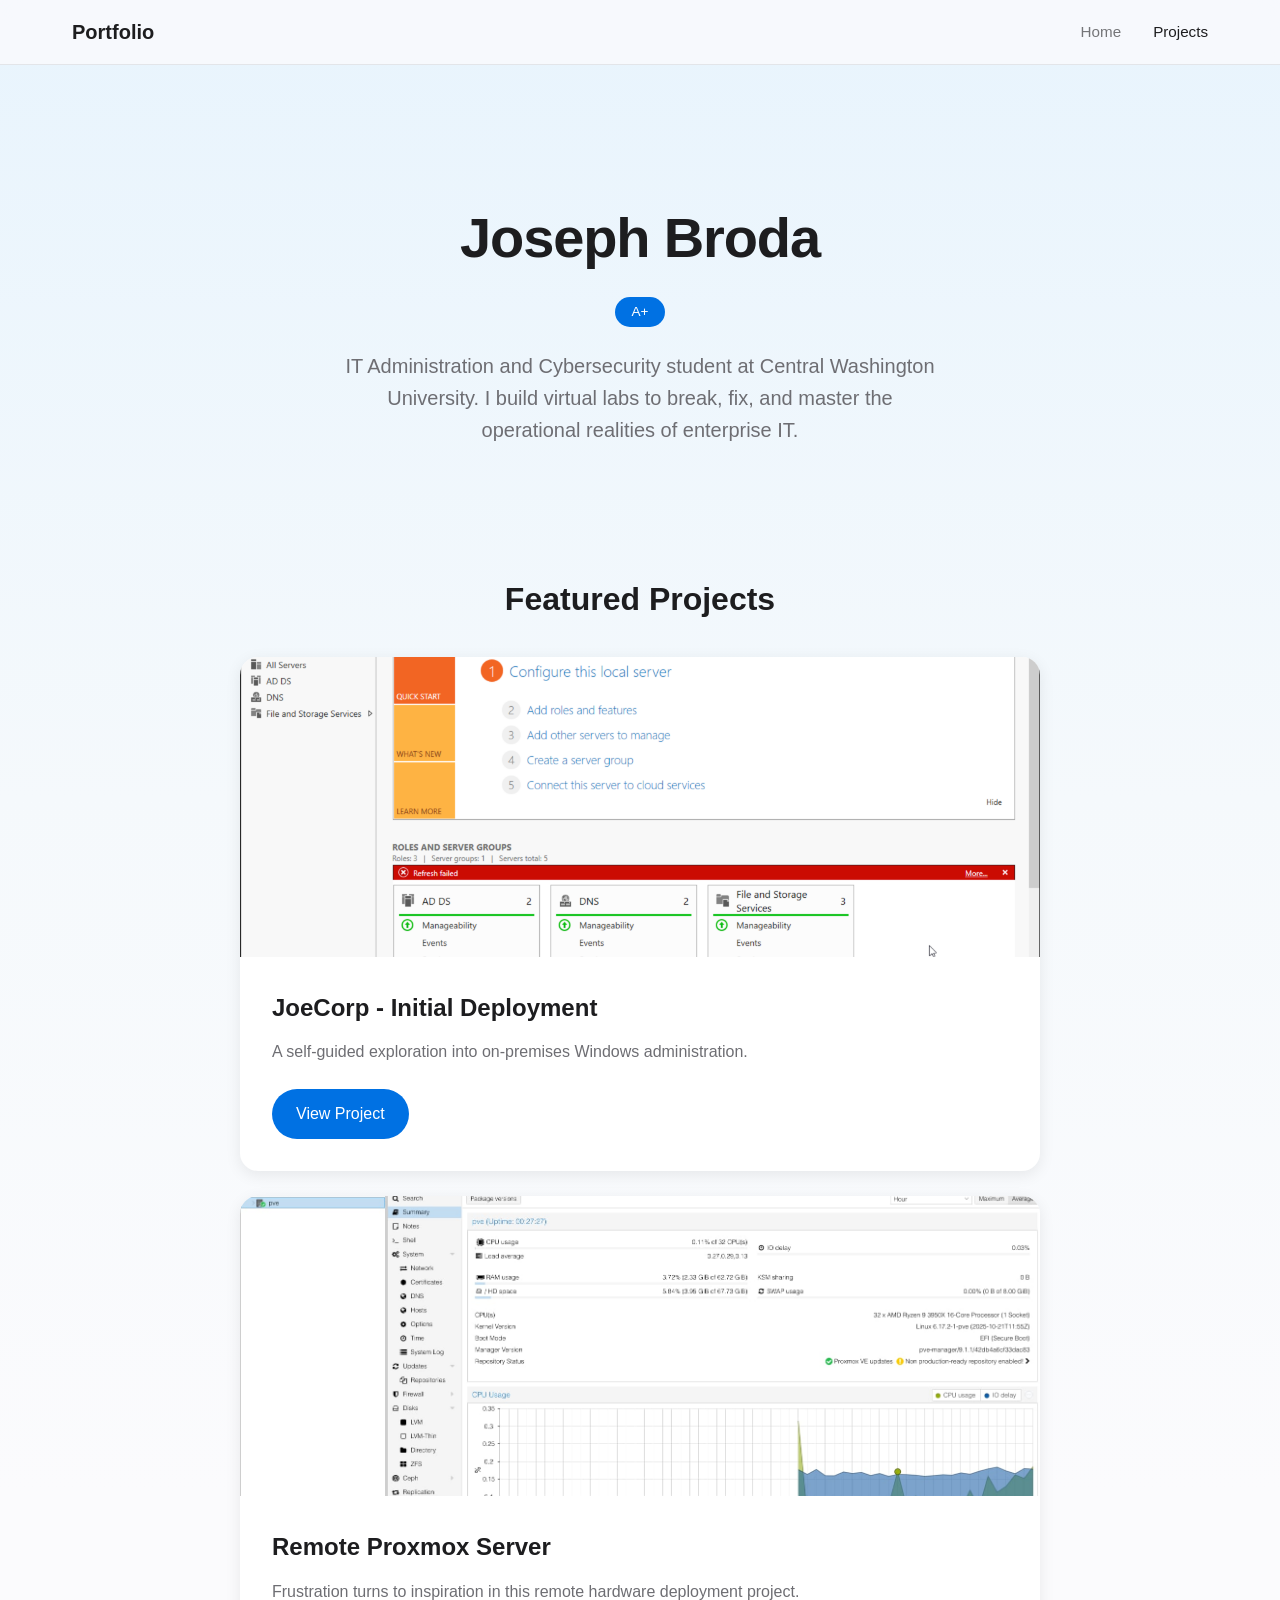
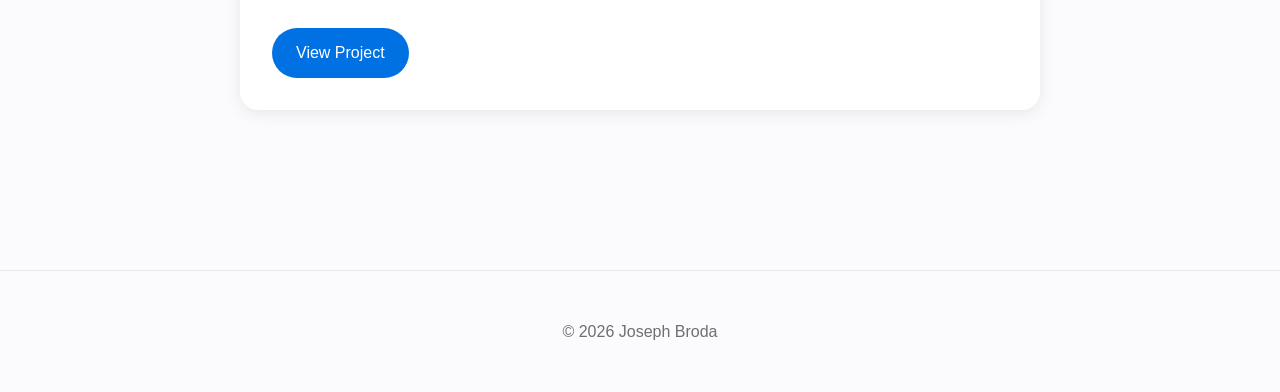
==== index.html @ 6a7b5f96 "Initial commit from prior repo" ====
<!DOCTYPE html>
<html lang="en">

<head>
    <meta charset="UTF-8">
    <meta name="viewport" content="width=device-width, initial-scale=1.0">
    <title>Joseph Broda - Portfolio</title>
    <link rel="stylesheet" href="styles.css">
    <style>
        /* Cert Pills */
        .cert-list {
            text-align: center;
        }

        .desired-cert {
            display: inline-block;
            padding: 0.25rem 0.75rem;
            border-radius: 20px;
            font-size: 0.85rem;
            margin-right: 0.5rem;
            margin-bottom: 0.5rem;
            background: transparent;
            color: #0071e3;
            border: 1px solid #0071e3;
        }

        .obtained-cert {
            background: #0071e3;
            color: #ffffff;
            padding: 0.45rem 1rem;
            border-radius: 20px;
            font-size: 0.85rem;
            font-weight: 500;
        }

        .cert-spacer {
            /* Set a specific horizontal margin for the space */
            margin-left: 0.4rem;
        }
    </style>
</head>

<body>
    <nav class="nav-bar">
        <div class="nav-container">
            <a href="index.html" class="nav-logo">Portfolio</a>
            <ul class="nav-links">
                <li><a href="index.html" class="active">Home</a></li>
                <li><a href="projects.html">Projects</a></li>
                <!-- <li><a href="resume.html">Resume</a></li> -->
            </ul>
        </div>
    </nav>

    <main>
        <section class="hero">
            <h1>Joseph Broda</h1>
            <div class="cert-list">
                <span class="obtained-cert">A+</span>
                <!-- <span class="cert-spacer"</span> -->
                <!-- <span class="desired-cert">Net+ (in progress)</span>
                <span class="desired-cert">Sec+ (in progress)</span> -->
            </div>
            <br>
            <p class="subtitle">IT Administration and Cybersecurity student at Central Washington University.
                I build virtual labs to break, fix, and master the operational realities of enterprise IT.</p>
        </section>

        <section class="latest-project">
            <h2>Featured Projects</h2>
            <div class="project-card featured">
                <img src="assets/projects/joecorp/ad1.png" alt="Description" class="project-image">
                <div class="project-content">
                    <h3>JoeCorp - Initial Deployment</h3>
                    <p>A self-guided exploration into on-premises Windows administration. </p>
                    <a href="projects/activedirectory/ad1.html" class="btn-primary">View Project</a>
                </div>
            </div>
            <br>
            <div class="project-card featured">
                <img src="assets/projects/proxmoxserver/proxmox.jpg" alt="Description" class="project-image">
                <div class="project-content">
                    <h3>Remote Proxmox Server</h3>
                    <p>Frustration turns to inspiration in this remote hardware deployment project.</p>
                    <a href="projects/proxmoxserver.html" class="btn-primary">View Project</a>
                </div>
            </div>
        </section>
    </main>

    <footer>
        <p>&copy; 2026 Joseph Broda</p>
    </footer>
</body>

</html>
---- styles.css ----
/* Reset and Base Styles */
* {
    margin: 0;
    padding: 0;
    box-sizing: border-box;
}

body {
    font-family: -apple-system, BlinkMacSystemFont, 'Segoe UI', Roboto, Oxygen, Ubuntu, Cantarell, sans-serif;
    line-height: 1.6;
    color: #1d1d1f;
    background: linear-gradient(to bottom,
            #e8f4fd 0%,
            #f5f9fc 40%,
            #fbfbfd 75%,
            #fbfbfd 100%);
    /*background-attachment: fixed; */
    min-height: 100vh;
}

/* Navigation */
.nav-bar {
    position: sticky;
    top: 0;
    background: rgba(251, 251, 253, 0.8);
    backdrop-filter: blur(20px);
    -webkit-backdrop-filter: blur(20px);
    border-bottom: 1px solid rgba(0, 0, 0, 0.08);
    z-index: 1000;
}

.nav-container {
    max-width: 1200px;
    margin: 0 auto;
    padding: 1rem 2rem;
    display: flex;
    justify-content: space-between;
    align-items: center;
}

.nav-logo {
    font-size: 1.25rem;
    font-weight: 600;
    color: #1d1d1f;
    text-decoration: none;
}

.nav-links {
    display: flex;
    gap: 2rem;
    list-style: none;
}

.nav-links a {
    color: #1d1d1f;
    text-decoration: none;
    font-size: 0.95rem;
    transition: opacity 0.3s ease;
}

.nav-links a:hover,
.nav-links a.active {
    opacity: 0.6;
}

/* Main Content */
main {
    max-width: 1200px;
    margin: 0 auto;
    padding: 2rem;
}

/* Hero Section */
.hero {
    text-align: center;
    padding: 6rem 2rem 4rem;
}

.hero h1 {
    font-size: 3.5rem;
    font-weight: 600;
    margin-bottom: 1rem;
    letter-spacing: -0.02em;
}

.subtitle {
    font-size: 1.25rem;
    color: #6e6e73;
    max-width: 600px;
    margin: 0 auto;
}

/* Latest Project Section */
.latest-project {
    margin: 4rem 0;
}

.latest-project h2 {
    font-size: 2rem;
    font-weight: 600;
    margin-bottom: 2rem;
    text-align: center;
}

/* Projects Header */
.projects-header {
    text-align: center;
    padding: 3rem 2rem 2rem;
}

.projects-header h1 {
    font-size: 3rem;
    font-weight: 600;
    margin-bottom: 1rem;
}

.projects-header p {
    font-size: 1.1rem;
    color: #6e6e73;
}

/* Project Cards */
.project-image {
    width: 100%;
    height: 300px;
    object-fit: cover;
    display: block;
}

.project-card {
    background: #ffffff;
    border-radius: 18px;
    overflow: hidden;
    box-shadow: 0 4px 16px rgba(0, 0, 0, 0.08);
    transition: transform 0.3s ease, box-shadow 0.3s ease;
}

.project-card:hover {
    transform: translateY(-4px);
    box-shadow: 0 8px 24px rgba(0, 0, 0, 0.12);
}

.project-card.featured {
    max-width: 800px;
    margin: 0 auto;
}

.project-image-placeholder {
    width: 100%;
    height: 300px;
    background: linear-gradient(135deg, #e0e0e0 0%, #f5f5f5 100%);
    border-bottom: 1px solid rgba(0, 0, 0, 0.05);
}

.project-content {
    padding: 2rem;
}

.project-content h3 {
    font-size: 1.5rem;
    font-weight: 600;
    margin-bottom: 0.75rem;
}

.project-content p {
    color: #6e6e73;
    margin-bottom: 1.5rem;
    line-height: 1.6;
}

/* Projects Grid */
.projects-grid {
    display: grid;
    grid-template-columns: repeat(auto-fit, minmax(300px, 1fr));
    gap: 2rem;
    margin-top: 3rem;
}

/* Buttons */
.btn-primary,
.btn-secondary {
    display: inline-block;
    padding: 0.75rem 1.5rem;
    border-radius: 980px;
    text-decoration: none;
    font-weight: 500;
    transition: all 0.3s ease;
}

.btn-primary {
    background: #0071e3;
    color: #ffffff;
}

.btn-primary:hover {
    background: #0077ed;
}

.btn-secondary {
    background: #f5f5f7;
    color: #1d1d1f;
}

.btn-secondary:hover {
    background: #e8e8ed;
}

/* Footer */
footer {
    text-align: center;
    padding: 3rem 2rem;
    color: #6e6e73;
    border-top: 1px solid rgba(0, 0, 0, 0.08);
    margin-top: 4rem;
}

/* Responsive Design */
@media (max-width: 768px) {
    .hero h1 {
        font-size: 2.5rem;
    }

    .nav-links {
        gap: 1rem;
    }

    .projects-header h1 {
        font-size: 2rem;
    }

    .project-image-placeholder {
        height: 200px;
    }

    .projects-grid {
        grid-template-columns: 1fr;
    }
}

@media (max-width: 480px) {
    .nav-container {
        padding: 1rem;
    }

    .hero {
        padding: 3rem 1rem 2rem;
    }

    .hero h1 {
        font-size: 2rem;
    }

    .subtitle {
        font-size: 1rem;
    }
}

.project-details {
    max-width: 1500px;
    margin: 0 auto;
    padding: 2rem;
}

.section-card {
    background: #ffffff;
    border-radius: 12px;
    padding: 2rem;
    margin-bottom: 2rem;
    box-shadow: 0 2px 8px rgba(0, 0, 0, 0.06);
}

.section-card h2 {
    font-size: 1.5rem;
    margin-bottom: 1rem;
    color: #1d1d1f;
    border-bottom: 2px solid #f5f5f7;
    padding-bottom: 0.5rem;
}

.section-card h3 {
    font-size: 1.2rem;
    margin-top: 1.5rem;
    margin-bottom: 0.75rem;
    color: #0071e3;
}

.section-card ul {
    list-style: none;
    padding-left: 0;
}

.section-card li {
    padding: 0.5rem 0;
    padding-left: 1.5rem;
    position: relative;
}

.section-card li:before {
    content: "→";
    position: absolute;
    left: 0;
    color: #0071e3;
    font-weight: bold;
}

.highlight-box {
    background: #f5f5f7;
    border-left: 4px solid #0071e3;
    padding: 1rem 1.5rem;
    margin: 1rem 0;
    border-radius: 4px;
}

.tech-tag {
    display: inline-block;
    background: #e8f4fd;
    color: #0071e3;
    padding: 0.25rem 0.75rem;
    border-radius: 12px;
    font-size: 0.85rem;
    margin-right: 0.5rem;
    margin-bottom: 0.5rem;
}

.next-button-container {
    text-align: center;
    margin: 3rem 0 2rem;
}

.btn-next {
    display: inline-flex;
    align-items: center;
    gap: 0.5rem;
    background: #0071e3;
    color: #ffffff;
    padding: 1rem 2rem;
    border-radius: 980px;
    text-decoration: none;
    font-weight: 500;
    font-size: 1rem;
    transition: all 0.3s ease;
    box-shadow: 0 4px 12px rgba(0, 113, 227, 0.2);
}

.btn-next:hover {
    background: #0077ed;
    transform: translateY(-2px);
    box-shadow: 0 6px 16px rgba(0, 113, 227, 0.3);
}

.btn-next:after {
    content: "→";
    font-size: 1.2rem;
}
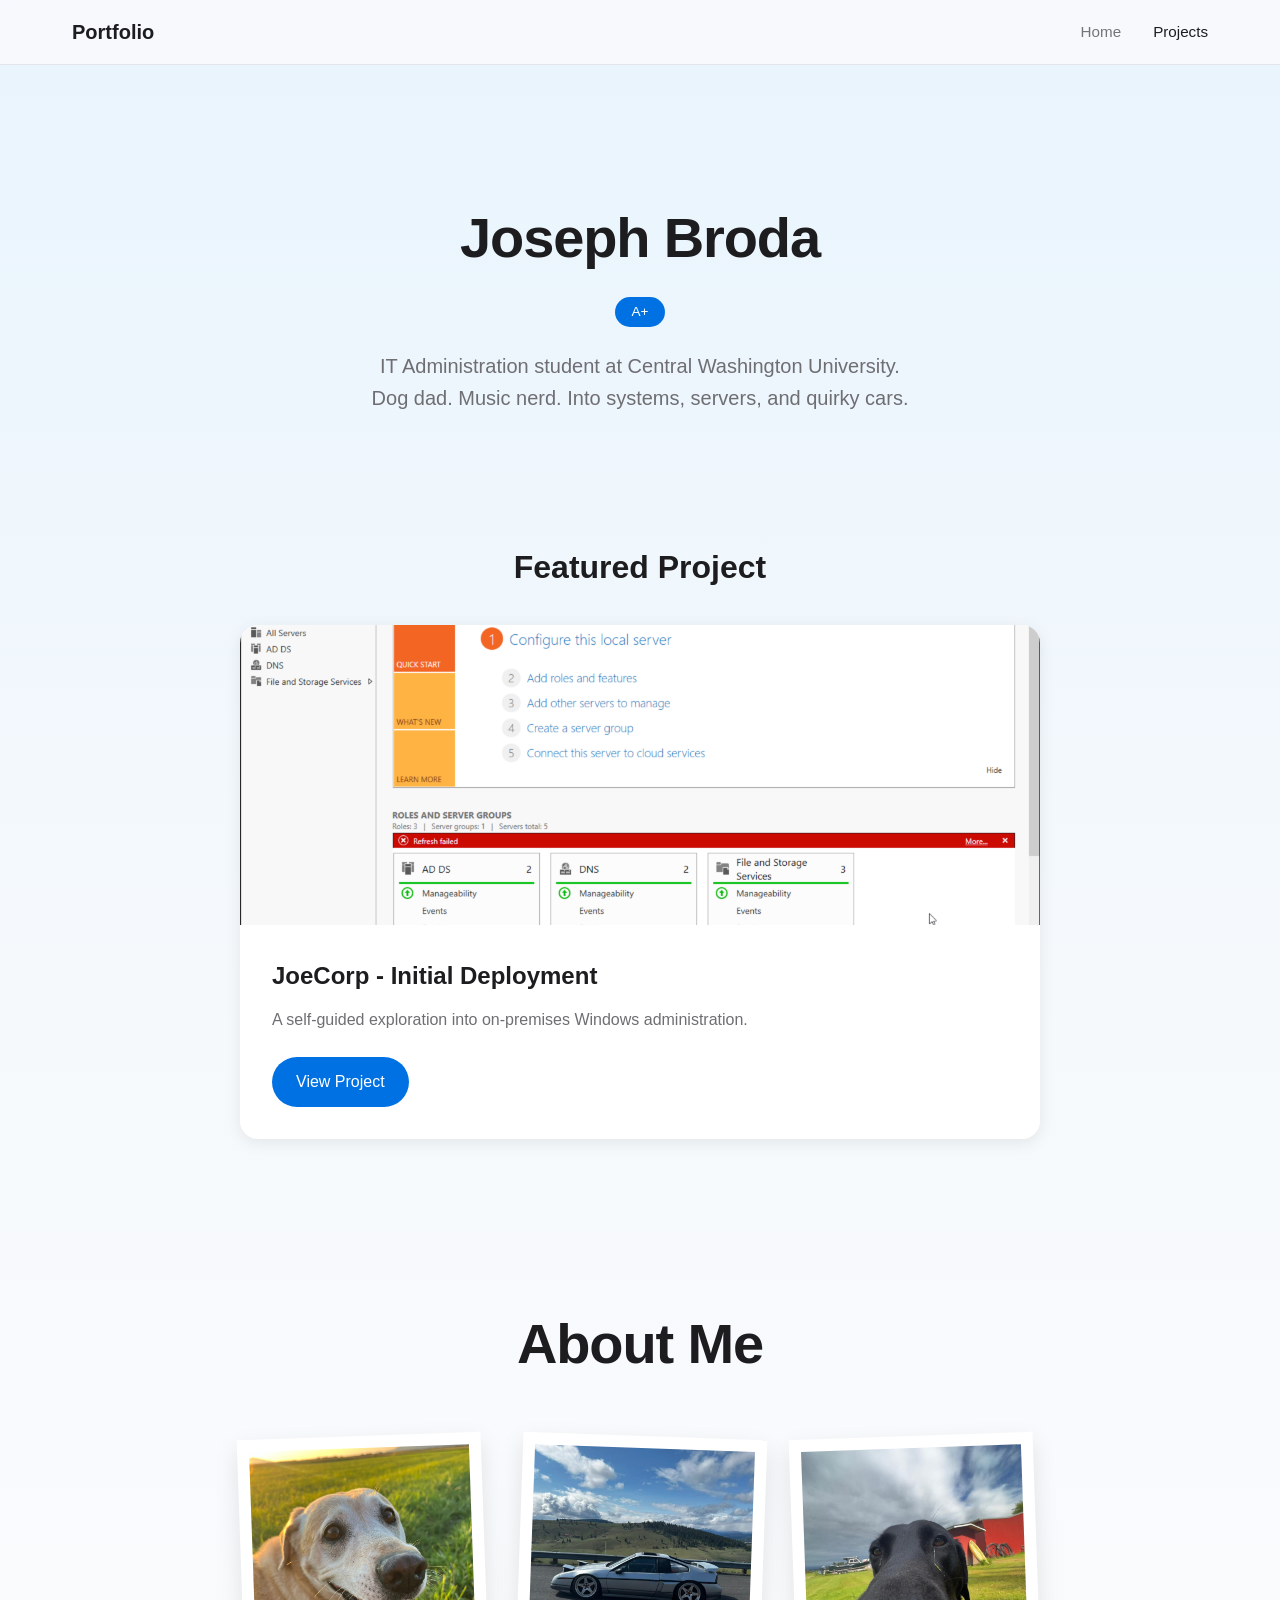
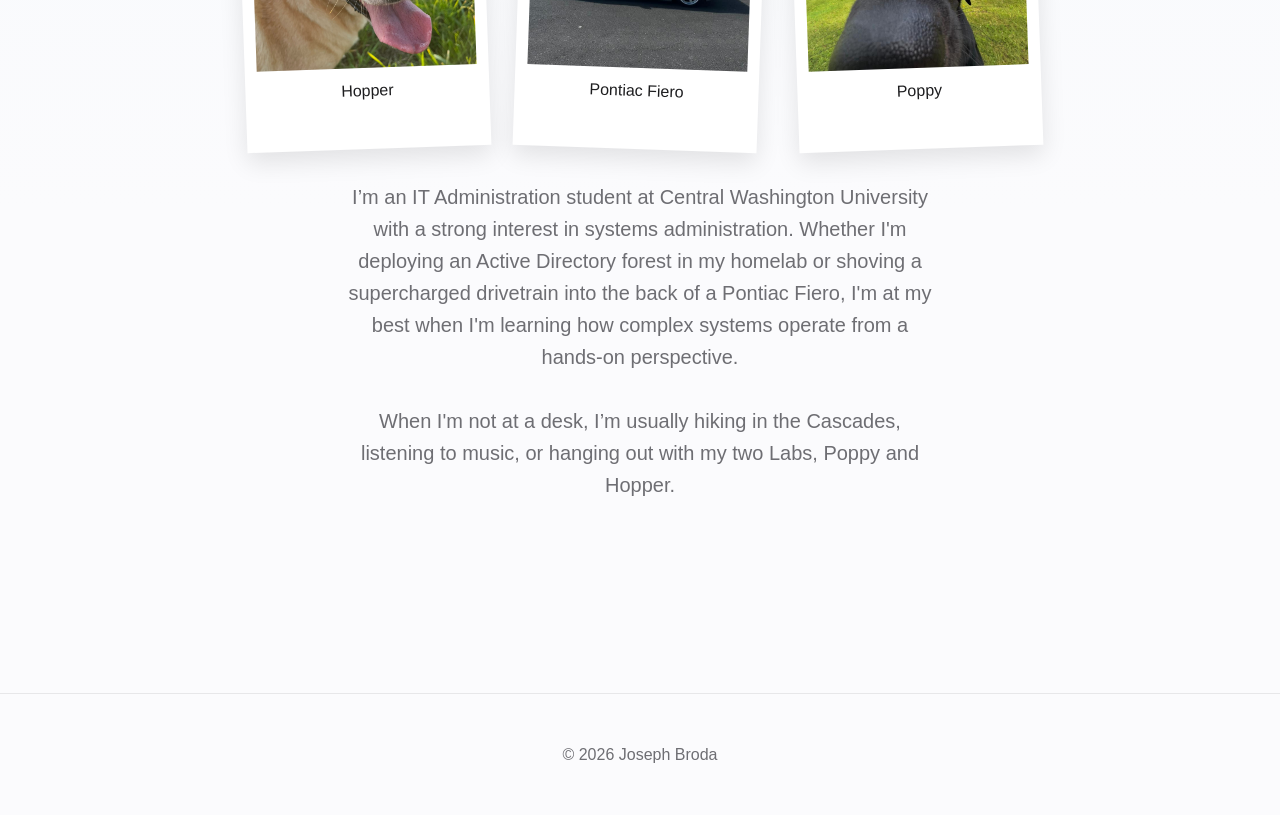
==== commit ac7d4c98: "Added "about me" section and images" ====
--- a/index.html
+++ b/index.html
@@ -62,12 +62,12 @@
                 <span class="desired-cert">Sec+ (in progress)</span> -->
             </div>
             <br>
-            <p class="subtitle">IT Administration and Cybersecurity student at Central Washington University.
-                I build virtual labs to break, fix, and master the operational realities of enterprise IT.</p>
+            <p class="subtitle">IT Administration student at Central Washington University.</p>
+            <p class="subtitle">Dog dad. Music nerd. Into systems, servers, and quirky cars.</p>
         </section>
 
         <section class="latest-project">
-            <h2>Featured Projects</h2>
+            <h2>Featured Project</h2>
             <div class="project-card featured">
                 <img src="assets/projects/joecorp/ad1.png" alt="Description" class="project-image">
                 <div class="project-content">
@@ -76,15 +76,66 @@
                     <a href="projects/activedirectory/ad1.html" class="btn-primary">View Project</a>
                 </div>
             </div>
-            <br>
-            <div class="project-card featured">
-                <img src="assets/projects/proxmoxserver/proxmox.jpg" alt="Description" class="project-image">
-                <div class="project-content">
-                    <h3>Remote Proxmox Server</h3>
-                    <p>Frustration turns to inspiration in this remote hardware deployment project.</p>
-                    <a href="projects/proxmoxserver.html" class="btn-primary">View Project</a>
+        </section>
+        <section class="hero">
+            <h1>About Me</h1>
+            <style>
+                .polaroid-gallery {
+                    display: flex;
+                    justify-content: center;
+                    gap: 2rem;
+                    padding: 2rem 1rem;
+                    flex-wrap: wrap;
+                }
+
+                .polaroid {
+                    background: #ffffff;
+                    padding: 12px 12px 45px 12px;
+                    box-shadow: 0 10px 25px rgba(0, 0, 0, 0.1);
+                    transition: transform 0.3s ease;
+                }
+
+                .polaroid:nth-child(odd) {
+                    transform: rotate(-2deg);
+                }
+
+                .polaroid:nth-child(even) {
+                    transform: rotate(2deg);
+                }
+
+                .polaroid img {
+                    width: 220px;
+                    height: 220px;
+                    object-fit: cover;
+                    display: block;
+                }
+            </style>
+
+            <div class="polaroid-gallery">
+                <div class="polaroid">
+                    <img src="assets/about/hopper.jpg" alt="Hopper">
+                    <p style="text-align: center; margin-top: 10px; font-family: inherit;">Hopper</p>
                 </div>
-            </div>
+                <div class="polaroid">
+                    <img src="assets/about/fiero.jpg" alt="Pontiac Fiero">
+                    <p style="text-align: center; margin-top: 10px; font-family: inherit;">Pontiac Fiero</p>
+                </div>
+                <div class="polaroid">
+                    <img src="assets/about/poppy.jpg" alt="Poppy">
+                    <p style="text-align: center; margin-top: 10px; font-family: inherit;">Poppy</p>
+                </div>
+
+
+                <p class="subtitle">I’m an IT Administration student at Central Washington University with a strong
+                    interest in systems administration. Whether I'm
+                    deploying an Active Directory forest in my homelab or shoving a supercharged drivetrain into the
+                    back of
+                    a Pontiac Fiero, I'm at my best when I'm learning how complex systems operate from a hands-on
+                    perspective.
+                </p>
+                <p class="subtitle">When I'm not at a desk, I’m usually hiking in the Cascades, listening to music, or
+                    hanging out with my two Labs, Poppy and Hopper.
+                </p>
         </section>
     </main>
 
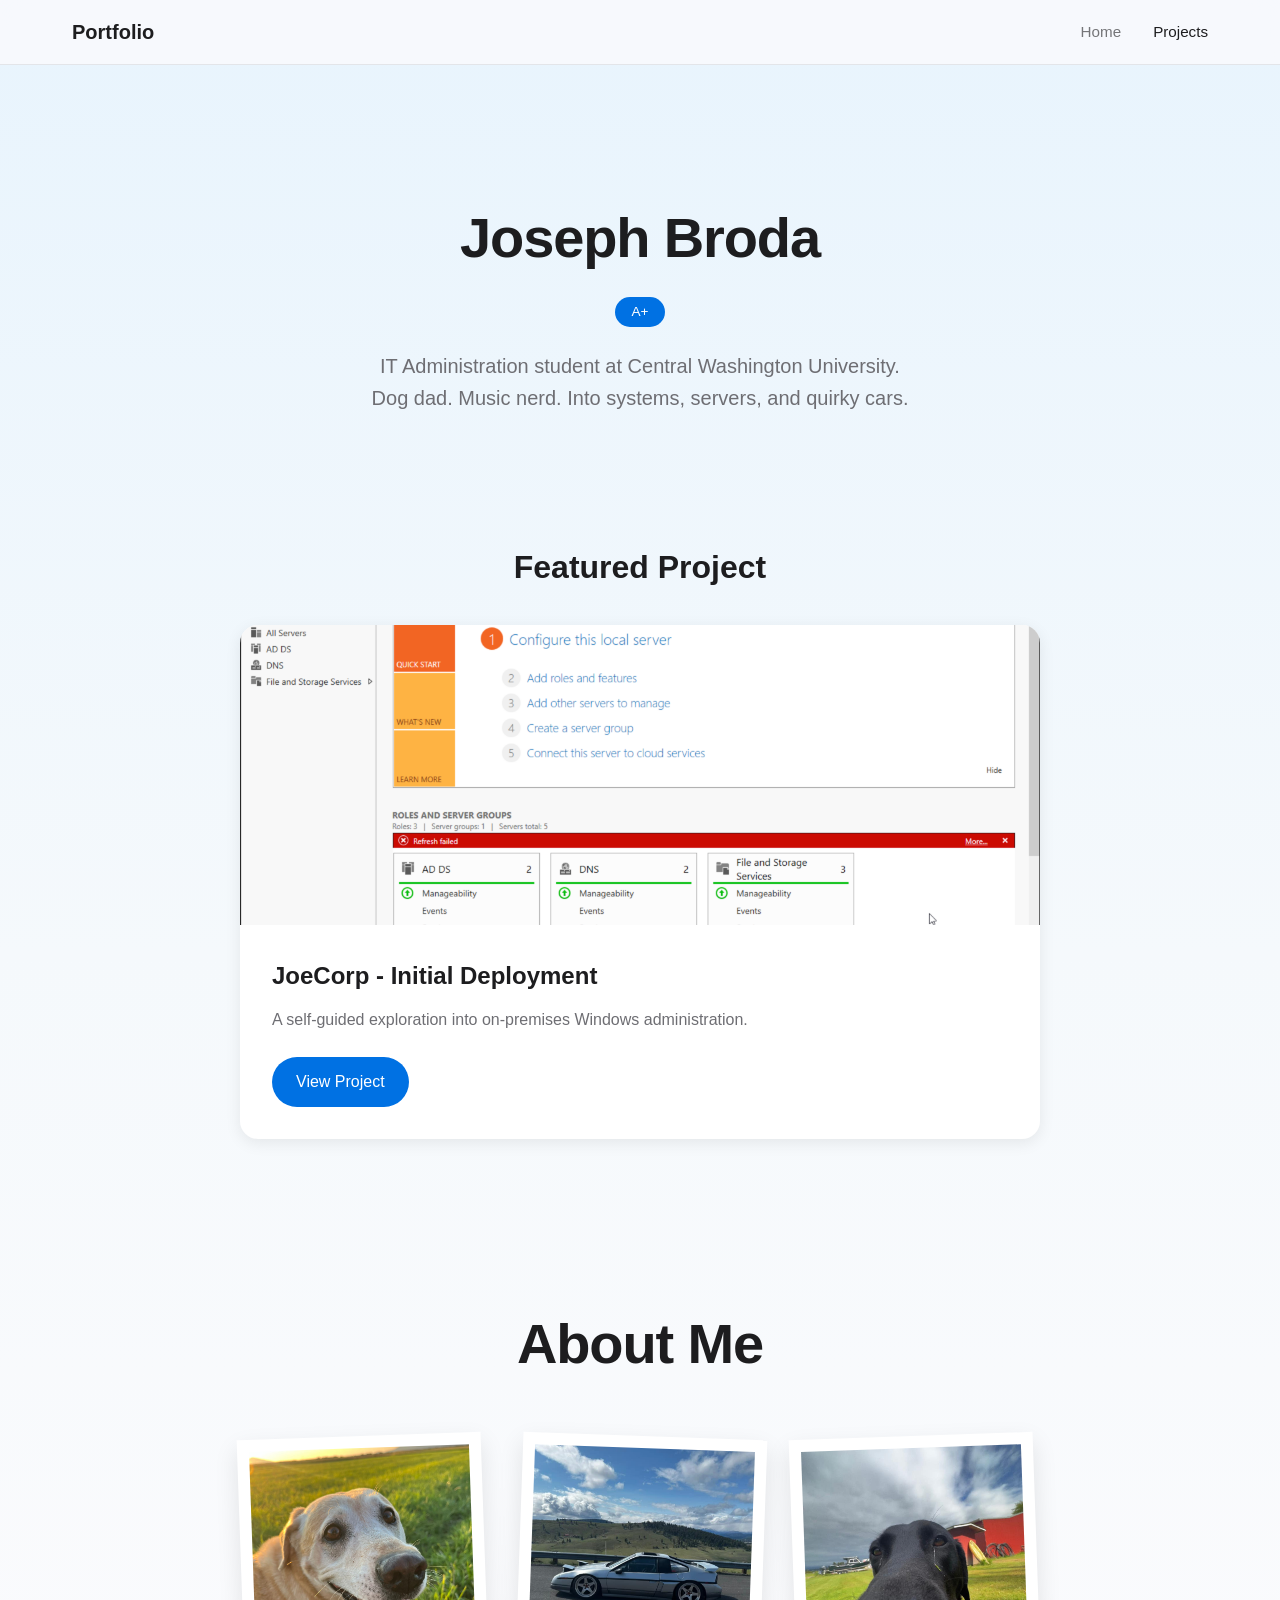
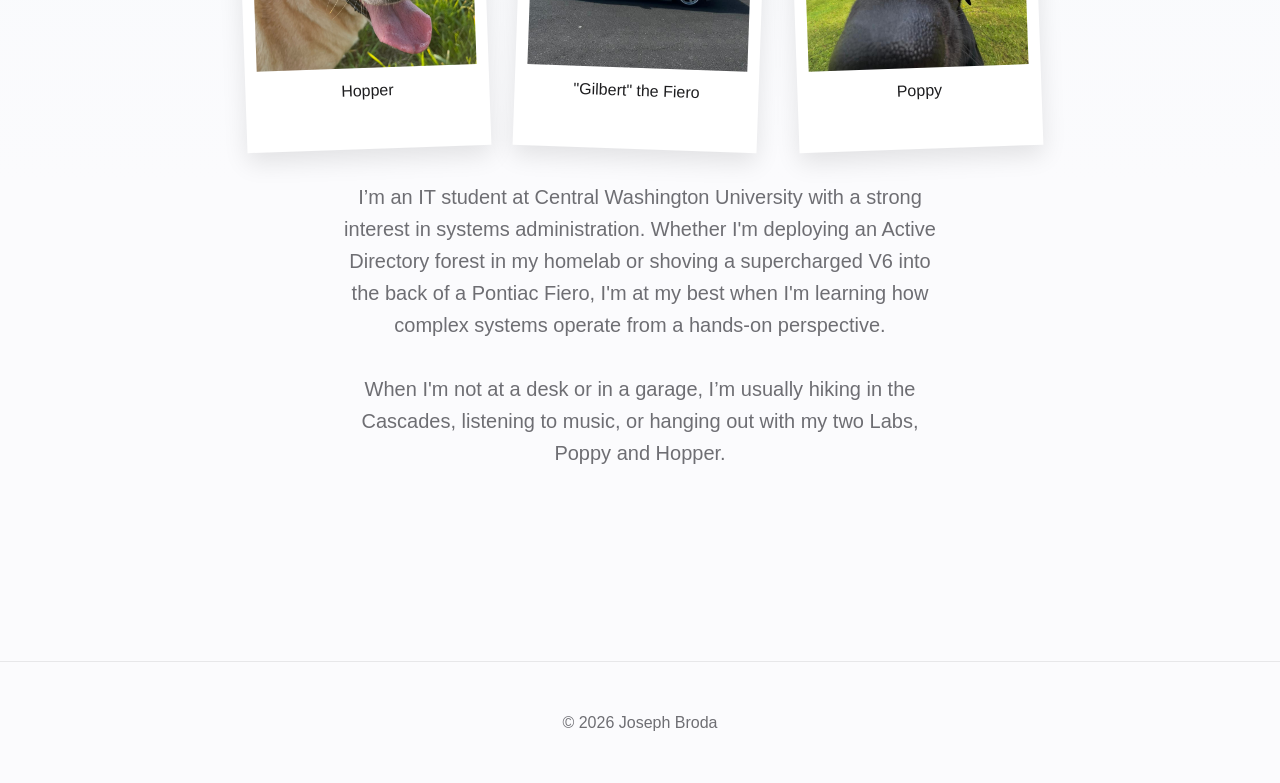
==== commit 3f54303e: "modified "about me" section" ====
--- a/index.html
+++ b/index.html
@@ -51,7 +51,6 @@
             </ul>
         </div>
     </nav>
-
     <main>
         <section class="hero">
             <h1>Joseph Broda</h1>
@@ -110,7 +109,6 @@
                     display: block;
                 }
             </style>
-
             <div class="polaroid-gallery">
                 <div class="polaroid">
                     <img src="assets/about/hopper.jpg" alt="Hopper">
@@ -118,7 +116,7 @@
                 </div>
                 <div class="polaroid">
                     <img src="assets/about/fiero.jpg" alt="Pontiac Fiero">
-                    <p style="text-align: center; margin-top: 10px; font-family: inherit;">Pontiac Fiero</p>
+                    <p style="text-align: center; margin-top: 10px; font-family: inherit;">"Gilbert" the Fiero</p>
                 </div>
                 <div class="polaroid">
                     <img src="assets/about/poppy.jpg" alt="Poppy">
@@ -126,19 +124,20 @@
                 </div>
 
 
-                <p class="subtitle">I’m an IT Administration student at Central Washington University with a strong
+                <p class="subtitle">I’m an IT student at Central Washington University with a strong
                     interest in systems administration. Whether I'm
-                    deploying an Active Directory forest in my homelab or shoving a supercharged drivetrain into the
+                    deploying an Active Directory forest in my homelab or shoving a supercharged V6 into the
                     back of
                     a Pontiac Fiero, I'm at my best when I'm learning how complex systems operate from a hands-on
                     perspective.
                 </p>
-                <p class="subtitle">When I'm not at a desk, I’m usually hiking in the Cascades, listening to music, or
+                <p class="subtitle">When I'm not at a desk or in a garage, I’m usually hiking in the Cascades, listening
+                    to music, or
                     hanging out with my two Labs, Poppy and Hopper.
                 </p>
+            </div>
         </section>
     </main>
-
     <footer>
         <p>&copy; 2026 Joseph Broda</p>
     </footer>
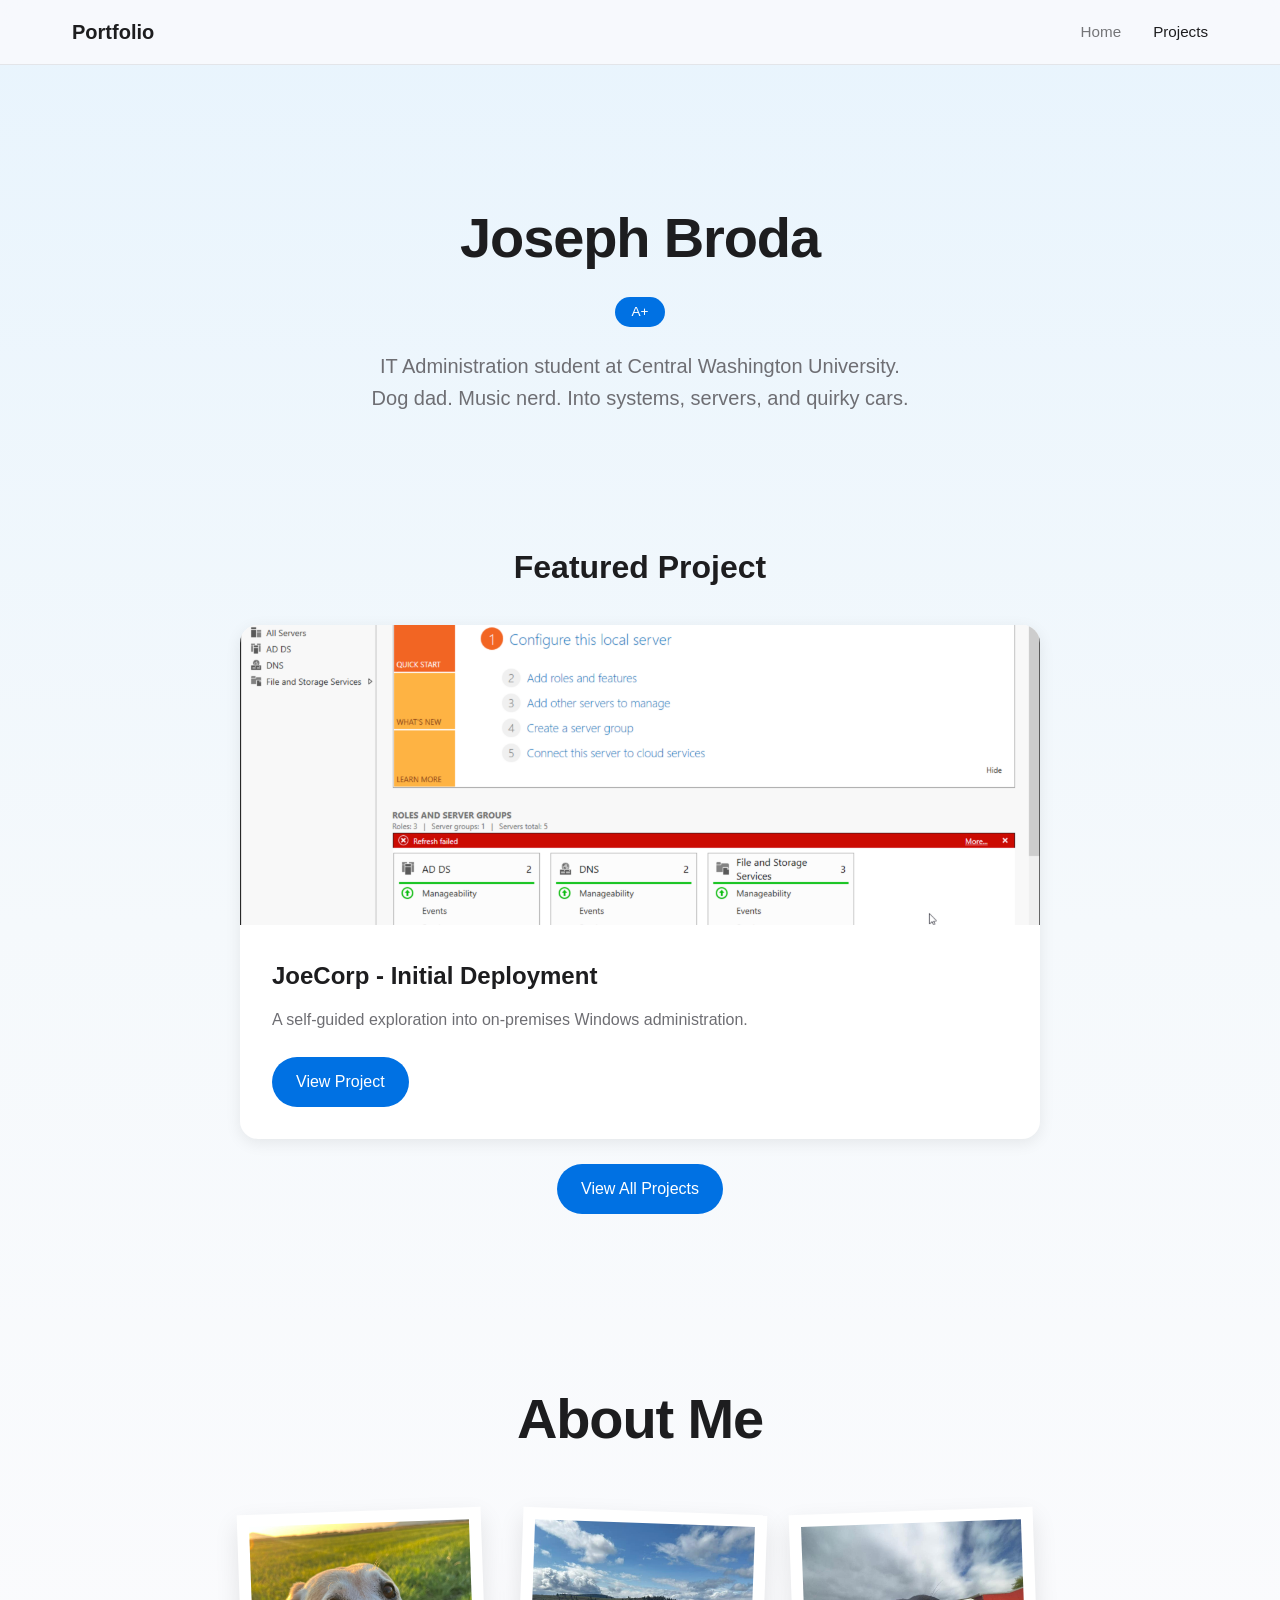
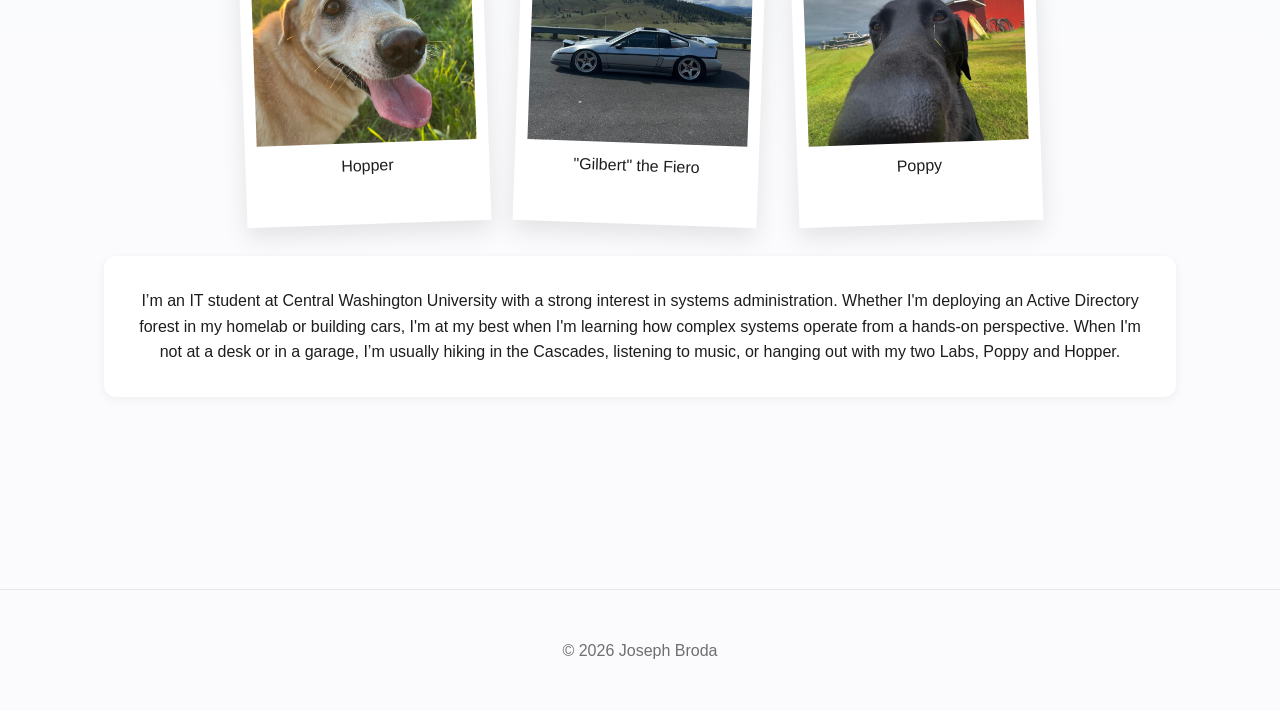
==== commit 8467cfad: "Added new project, new assets, and refactored custom CSS to styles.css" ====
--- a/index.html
+++ b/index.html
@@ -75,40 +75,14 @@
                     <a href="projects/activedirectory/ad1.html" class="btn-primary">View Project</a>
                 </div>
             </div>
+            <br>
+            <div style="text-align: center;">
+                <a href="projects.html" class="btn-primary">View All Projects</a>
+            </div>
         </section>
         <section class="hero">
             <h1>About Me</h1>
-            <style>
-                .polaroid-gallery {
-                    display: flex;
-                    justify-content: center;
-                    gap: 2rem;
-                    padding: 2rem 1rem;
-                    flex-wrap: wrap;
-                }
 
-                .polaroid {
-                    background: #ffffff;
-                    padding: 12px 12px 45px 12px;
-                    box-shadow: 0 10px 25px rgba(0, 0, 0, 0.1);
-                    transition: transform 0.3s ease;
-                }
-
-                .polaroid:nth-child(odd) {
-                    transform: rotate(-2deg);
-                }
-
-                .polaroid:nth-child(even) {
-                    transform: rotate(2deg);
-                }
-
-                .polaroid img {
-                    width: 220px;
-                    height: 220px;
-                    object-fit: cover;
-                    display: block;
-                }
-            </style>
             <div class="polaroid-gallery">
                 <div class="polaroid">
                     <img src="assets/about/hopper.jpg" alt="Hopper">
@@ -122,20 +96,14 @@
                     <img src="assets/about/poppy.jpg" alt="Poppy">
                     <p style="text-align: center; margin-top: 10px; font-family: inherit;">Poppy</p>
                 </div>
-
-
-                <p class="subtitle">I’m an IT student at Central Washington University with a strong
-                    interest in systems administration. Whether I'm
-                    deploying an Active Directory forest in my homelab or shoving a supercharged V6 into the
-                    back of
-                    a Pontiac Fiero, I'm at my best when I'm learning how complex systems operate from a hands-on
-                    perspective.
-                </p>
-                <p class="subtitle">When I'm not at a desk or in a garage, I’m usually hiking in the Cascades, listening
-                    to music, or
-                    hanging out with my two Labs, Poppy and Hopper.
-                </p>
             </div>
+            <p class="section-card">I’m an IT student at Central Washington University with a strong
+                interest in systems administration. Whether I'm
+                deploying an Active Directory forest in my homelab or building cars, I'm at my best when I'm learning
+                how complex systems operate from a hands-on perspective.
+                When I'm not at a desk or in a garage, I’m usually hiking in the Cascades,
+                listening to music, or hanging out with my two Labs, Poppy and Hopper.
+            </p>
         </section>
     </main>
     <footer>
--- a/styles.css
+++ b/styles.css
@@ -351,4 +351,35 @@
 .btn-next:after {
     content: "→";
     font-size: 1.2rem;
+}
+
+/* Polaroid Gallery */
+.polaroid-gallery {
+    display: flex;
+    justify-content: center;
+    gap: 2rem;
+    padding: 2rem 1rem;
+    flex-wrap: wrap;
+}
+
+.polaroid {
+    background: #ffffff;
+    padding: 12px 12px 45px 12px;
+    box-shadow: 0 10px 25px rgba(0, 0, 0, 0.1);
+    transition: transform 0.3s ease;
+}
+
+.polaroid:nth-child(odd) {
+    transform: rotate(-2deg);
+}
+
+.polaroid:nth-child(even) {
+    transform: rotate(2deg);
+}
+
+.polaroid img {
+    width: 220px;
+    height: 220px;
+    object-fit: cover;
+    display: block;
 }
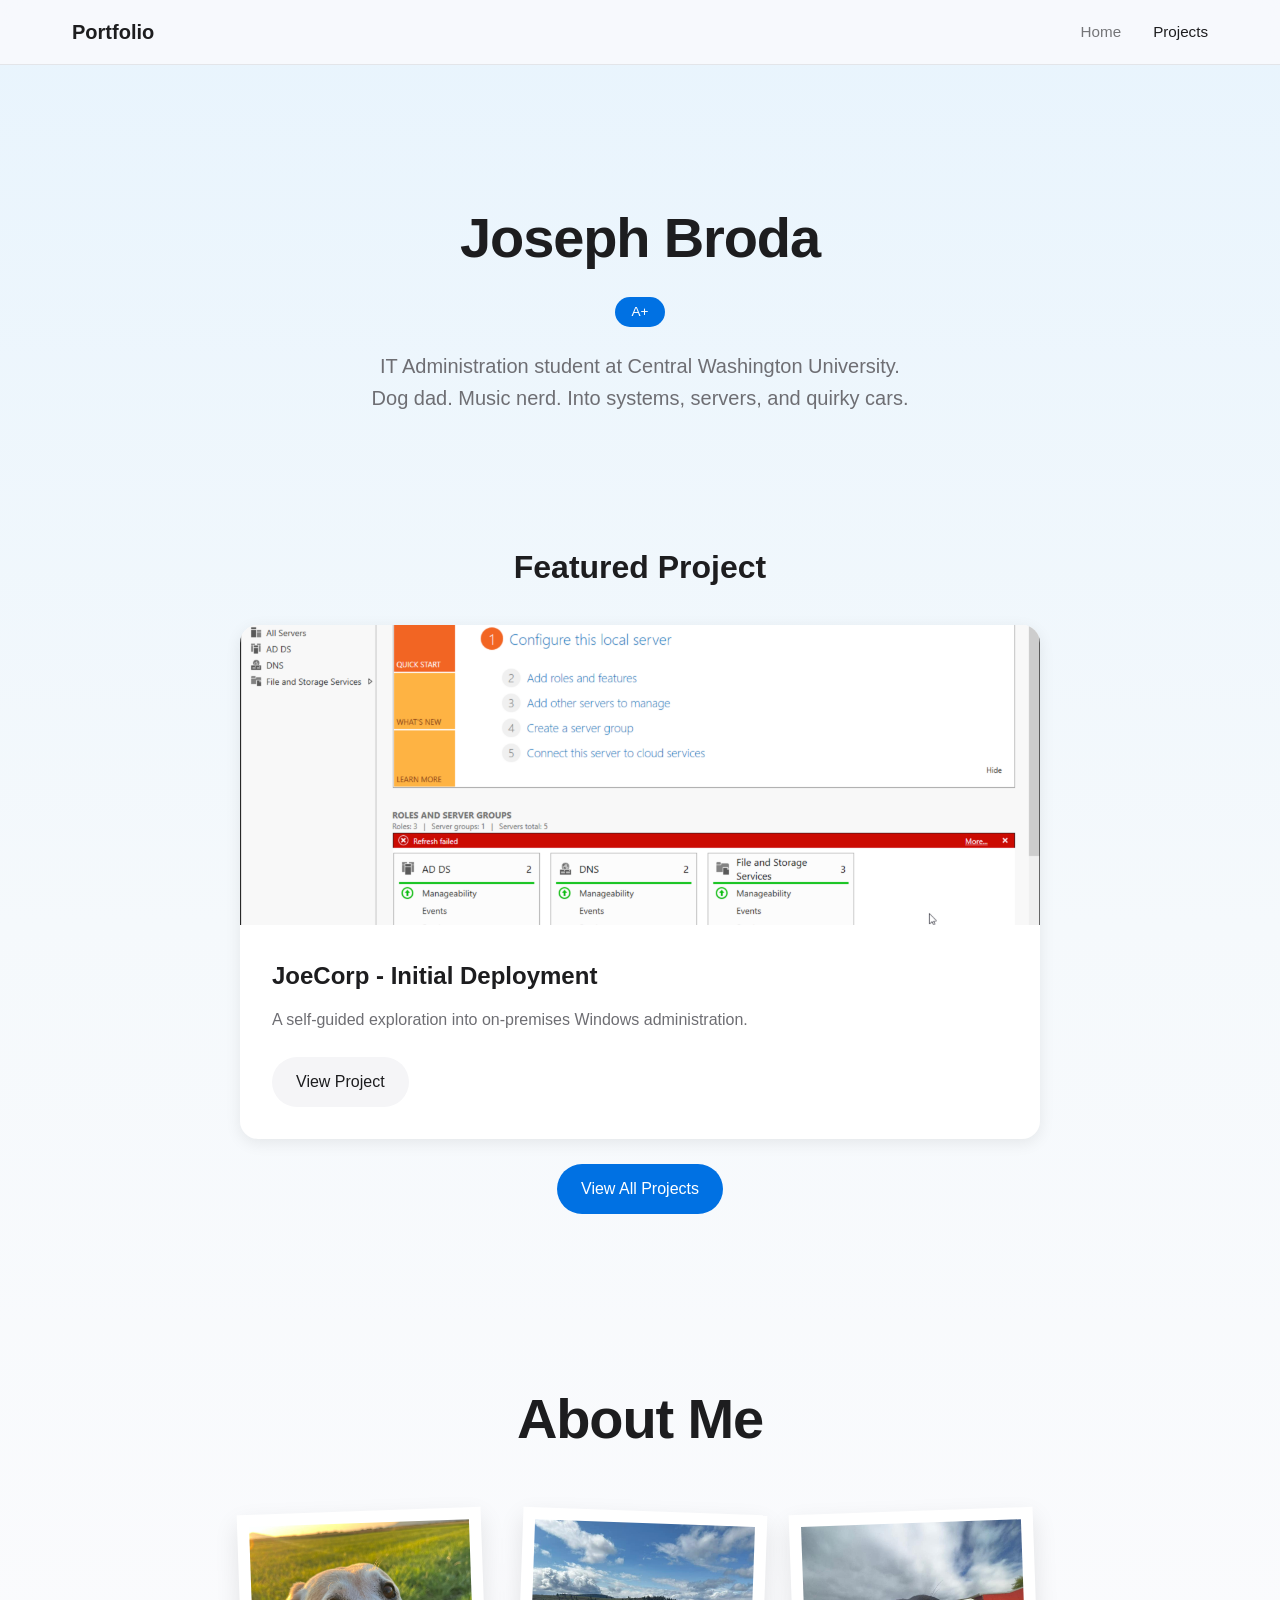
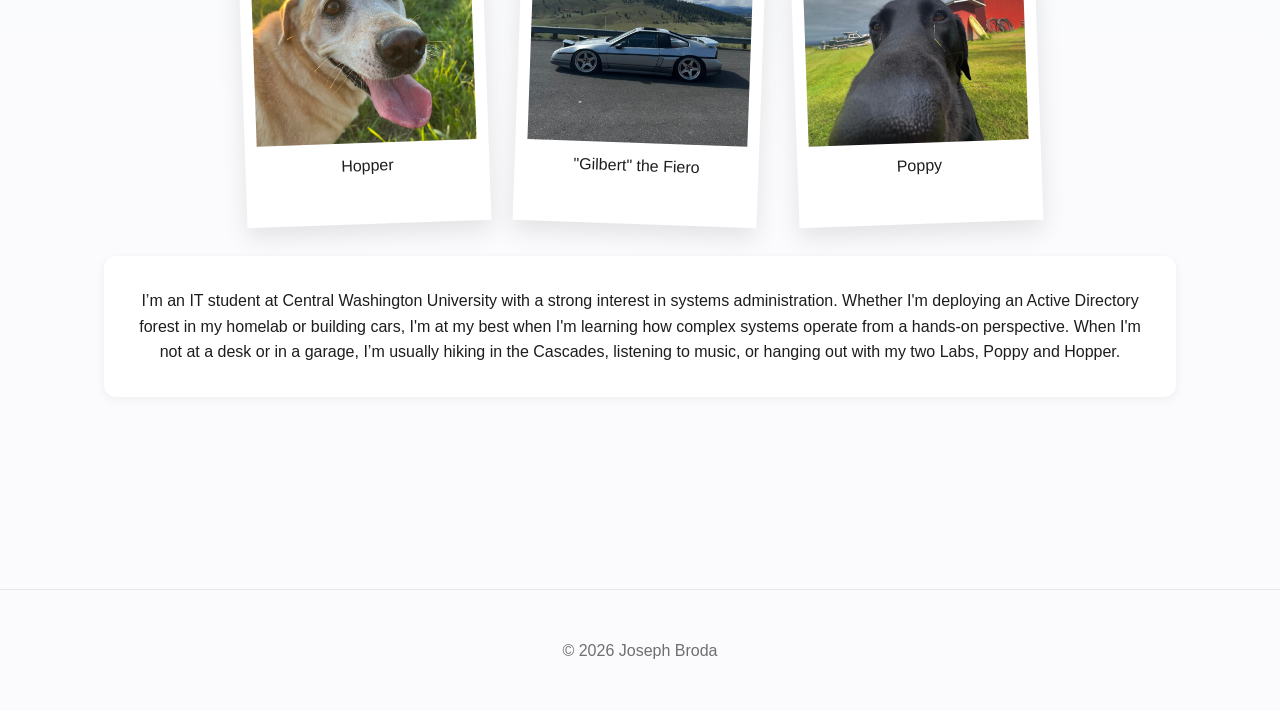
==== commit e15748bd: "Fixed button placement" ====
--- a/index.html
+++ b/index.html
@@ -6,38 +6,6 @@
     <meta name="viewport" content="width=device-width, initial-scale=1.0">
     <title>Joseph Broda - Portfolio</title>
     <link rel="stylesheet" href="styles.css">
-    <style>
-        /* Cert Pills */
-        .cert-list {
-            text-align: center;
-        }
-
-        .desired-cert {
-            display: inline-block;
-            padding: 0.25rem 0.75rem;
-            border-radius: 20px;
-            font-size: 0.85rem;
-            margin-right: 0.5rem;
-            margin-bottom: 0.5rem;
-            background: transparent;
-            color: #0071e3;
-            border: 1px solid #0071e3;
-        }
-
-        .obtained-cert {
-            background: #0071e3;
-            color: #ffffff;
-            padding: 0.45rem 1rem;
-            border-radius: 20px;
-            font-size: 0.85rem;
-            font-weight: 500;
-        }
-
-        .cert-spacer {
-            /* Set a specific horizontal margin for the space */
-            margin-left: 0.4rem;
-        }
-    </style>
 </head>
 
 <body>
@@ -64,7 +32,6 @@
             <p class="subtitle">IT Administration student at Central Washington University.</p>
             <p class="subtitle">Dog dad. Music nerd. Into systems, servers, and quirky cars.</p>
         </section>
-
         <section class="latest-project">
             <h2>Featured Project</h2>
             <div class="project-card featured">
@@ -72,7 +39,7 @@
                 <div class="project-content">
                     <h3>JoeCorp - Initial Deployment</h3>
                     <p>A self-guided exploration into on-premises Windows administration. </p>
-                    <a href="projects/activedirectory/ad1.html" class="btn-primary">View Project</a>
+                    <a href="projects/activedirectory/ad1.html" class="btn-secondary">View Project</a>
                 </div>
             </div>
             <br>
--- a/styles.css
+++ b/styles.css
@@ -133,6 +133,8 @@
     overflow: hidden;
     box-shadow: 0 4px 16px rgba(0, 0, 0, 0.08);
     transition: transform 0.3s ease, box-shadow 0.3s ease;
+    display: flex;
+    flex-direction: column;
 }
 
 .project-card:hover {
@@ -154,6 +156,9 @@
 
 .project-content {
     padding: 2rem;
+    display: flex;
+    flex-direction: column;
+    flex-grow: 1;
 }
 
 .project-content h3 {
@@ -166,6 +171,12 @@
     color: #6e6e73;
     margin-bottom: 1.5rem;
     line-height: 1.6;
+    flex-grow: 1;
+}
+
+.project-content .btn-primary,
+.project-content .btn-secondary {
+    align-self: flex-start;
 }
 
 /* Projects Grid */
@@ -382,4 +393,35 @@
     height: 220px;
     object-fit: cover;
     display: block;
+}
+
+/* Cert Pills */
+.cert-list {
+    text-align: center;
+}
+
+.desired-cert {
+    display: inline-block;
+    padding: 0.25rem 0.75rem;
+    border-radius: 20px;
+    font-size: 0.85rem;
+    margin-right: 0.5rem;
+    margin-bottom: 0.5rem;
+    background: transparent;
+    color: #0071e3;
+    border: 1px solid #0071e3;
+}
+
+.obtained-cert {
+    background: #0071e3;
+    color: #ffffff;
+    padding: 0.45rem 1rem;
+    border-radius: 20px;
+    font-size: 0.85rem;
+    font-weight: 500;
+}
+
+.cert-spacer {
+    /* Set a specific horizontal margin for the space */
+    margin-left: 0.4rem;
 }
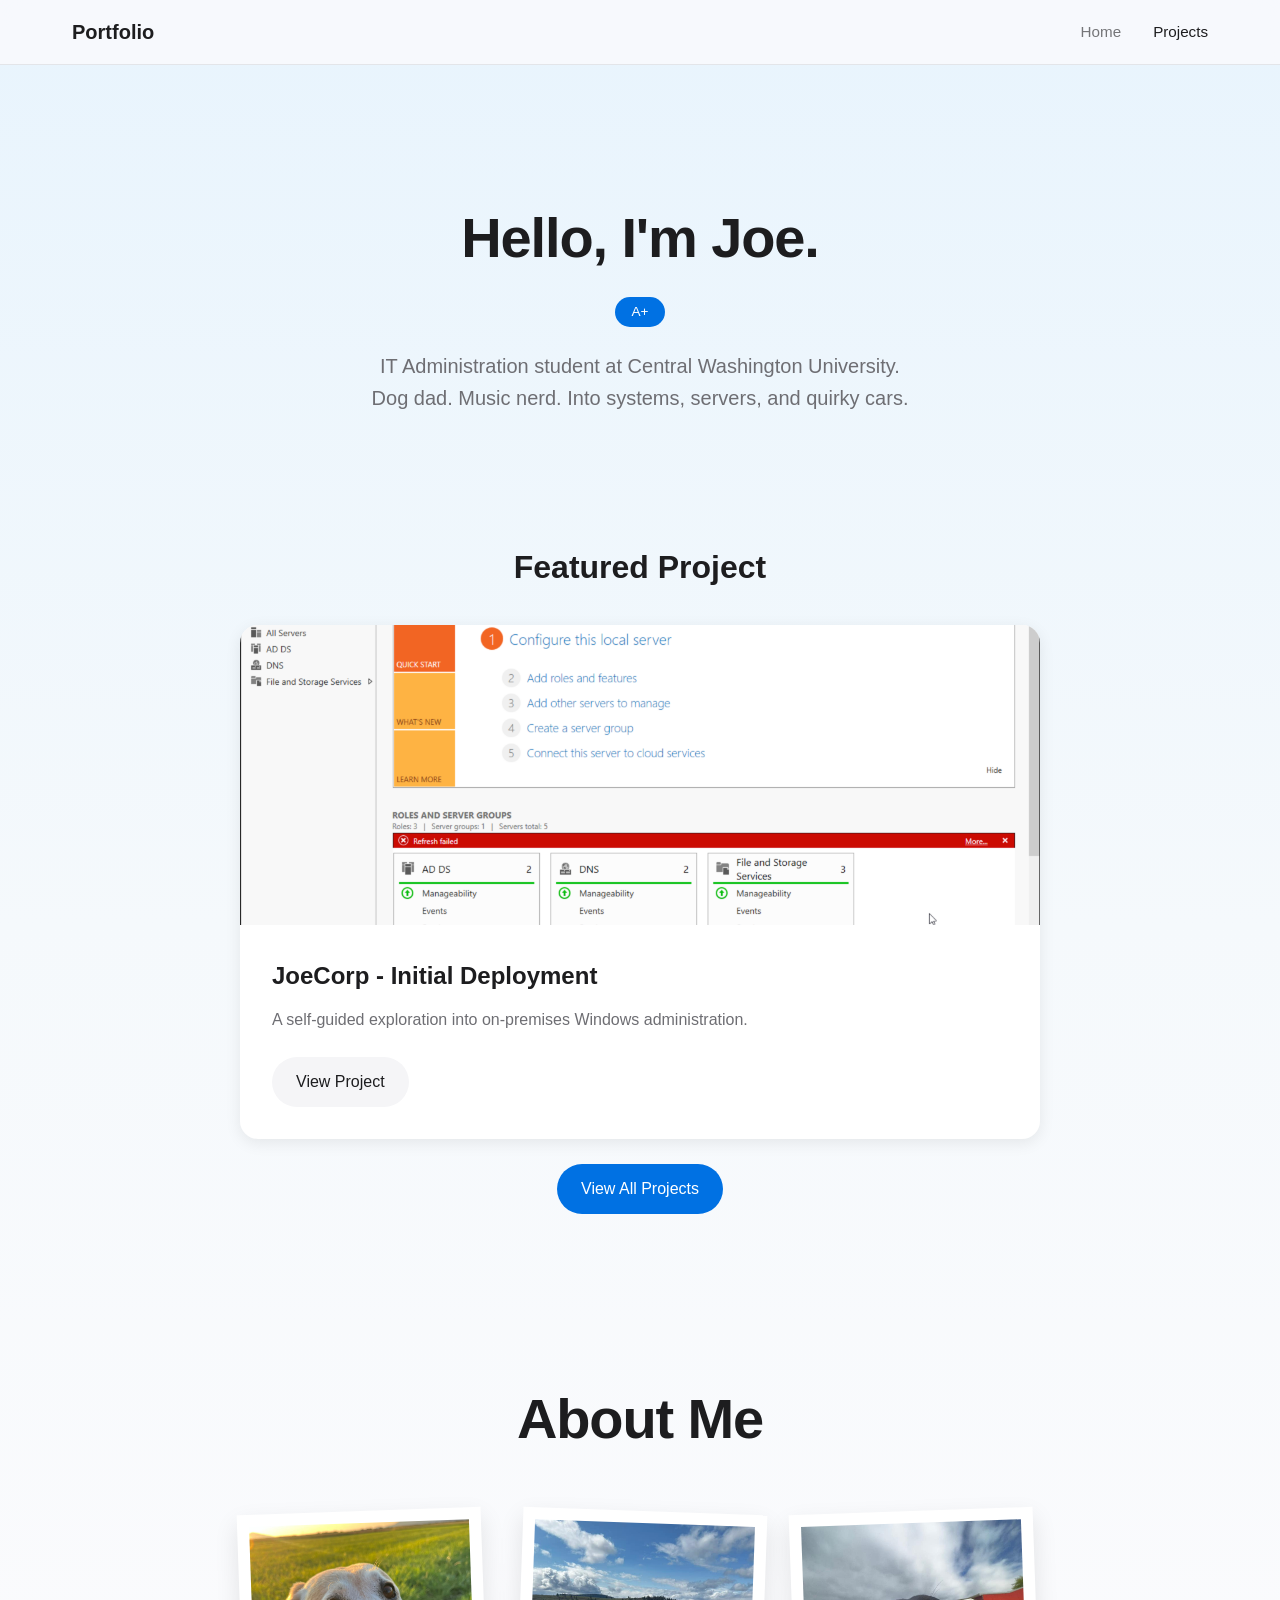
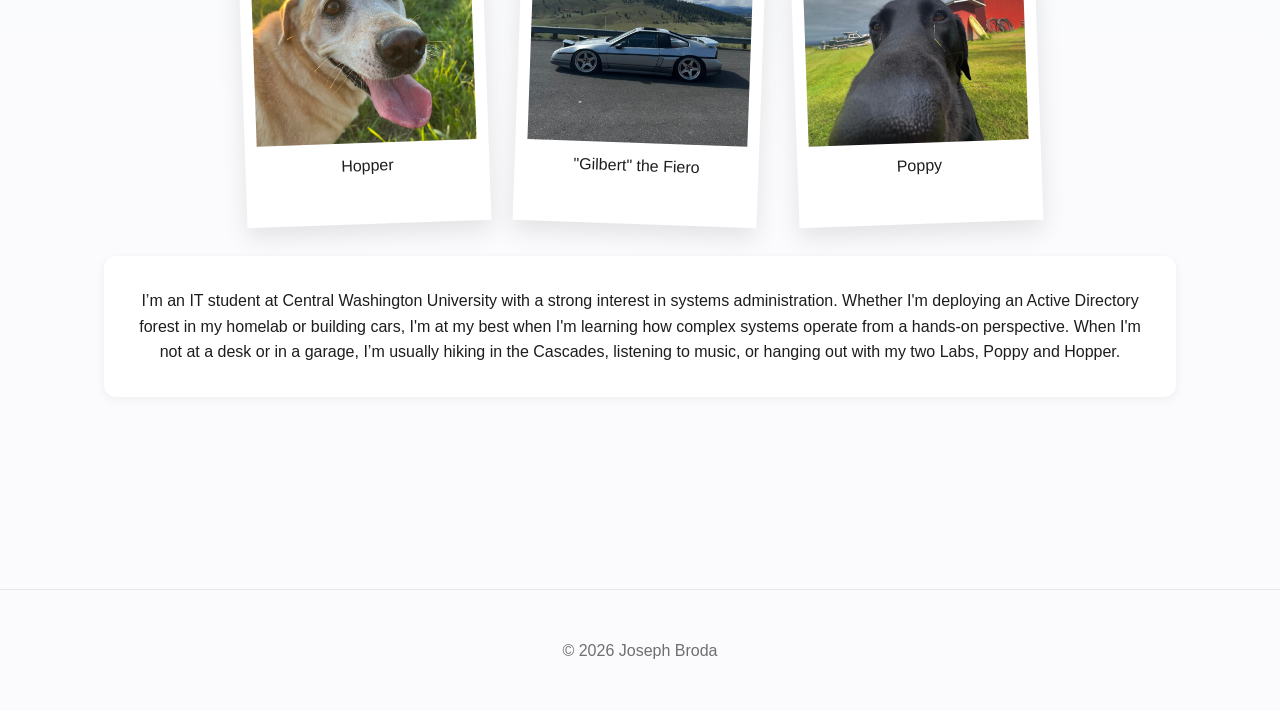
==== commit 4d607e66: "updated header" ====
--- a/index.html
+++ b/index.html
@@ -21,7 +21,7 @@
     </nav>
     <main>
         <section class="hero">
-            <h1>Joseph Broda</h1>
+            <h1>Hello, I'm Joe.</h1>
             <div class="cert-list">
                 <span class="obtained-cert">A+</span>
                 <!-- <span class="cert-spacer"</span> -->
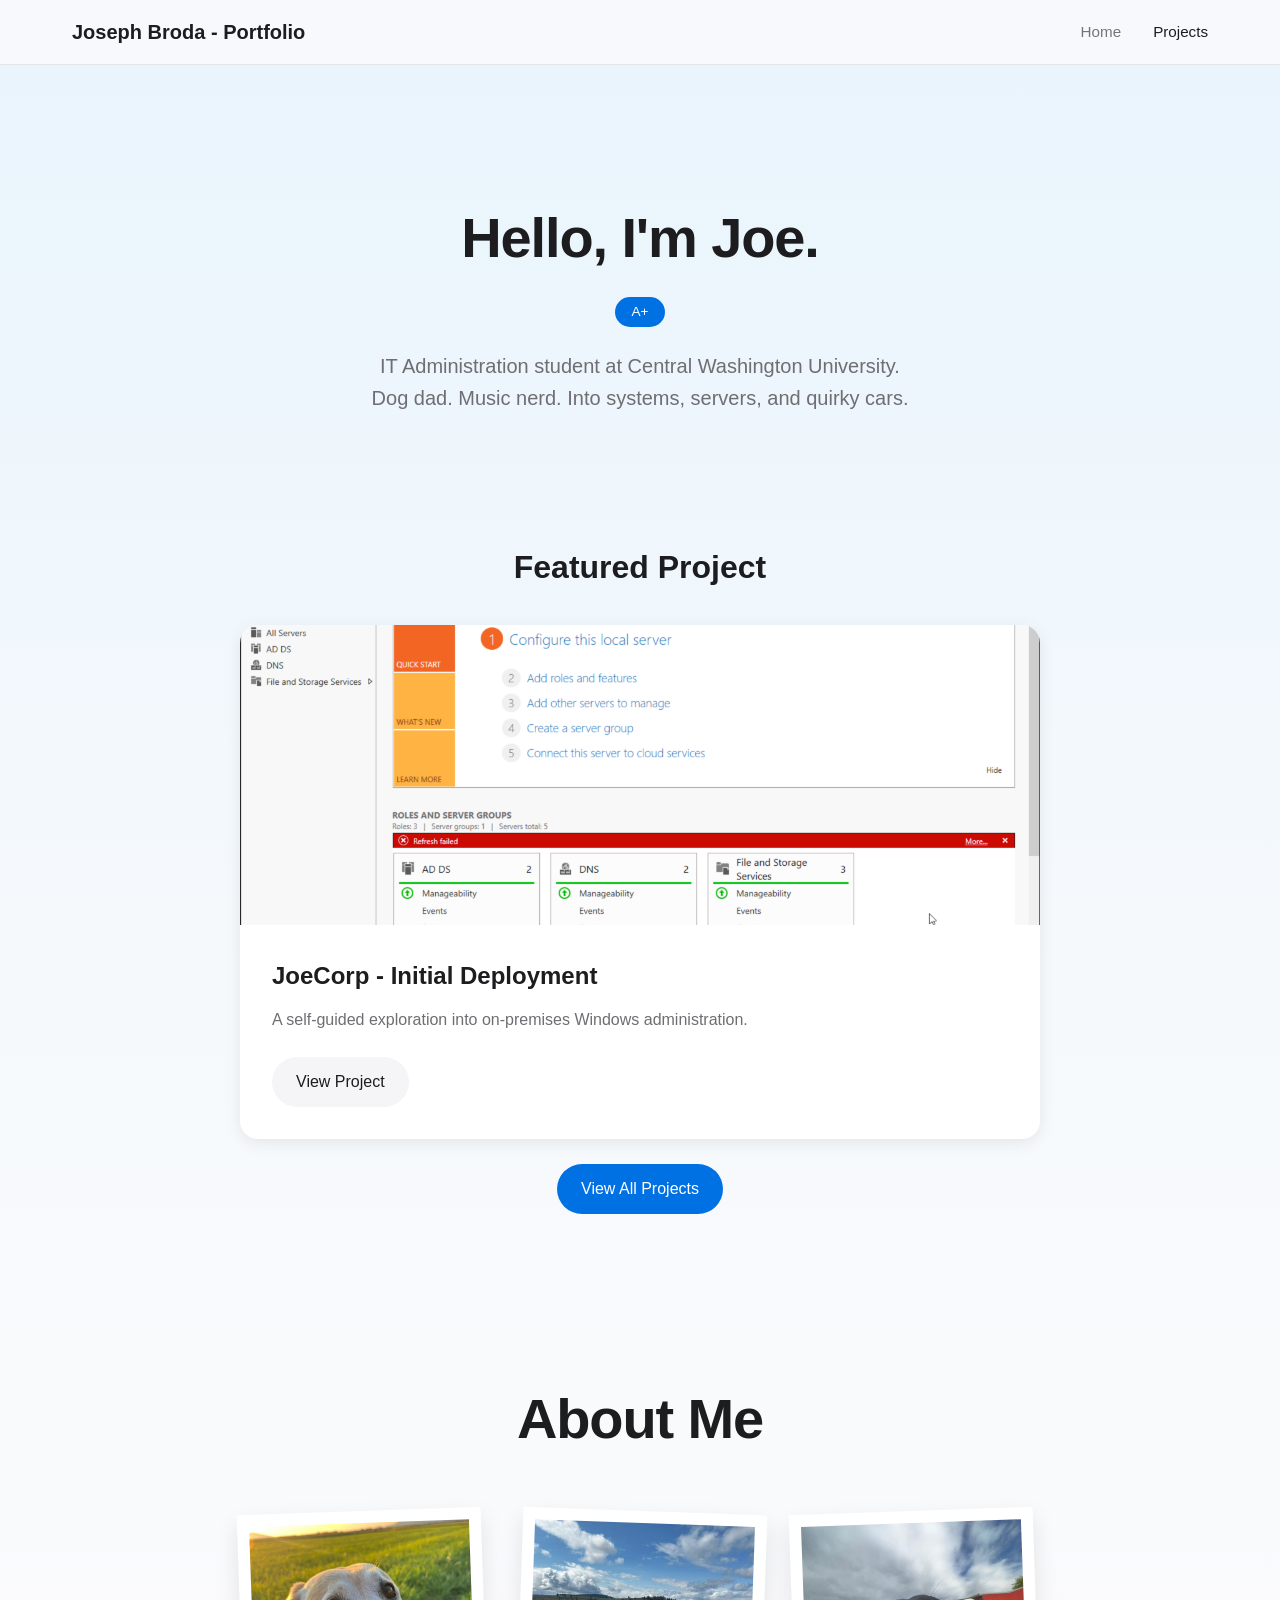
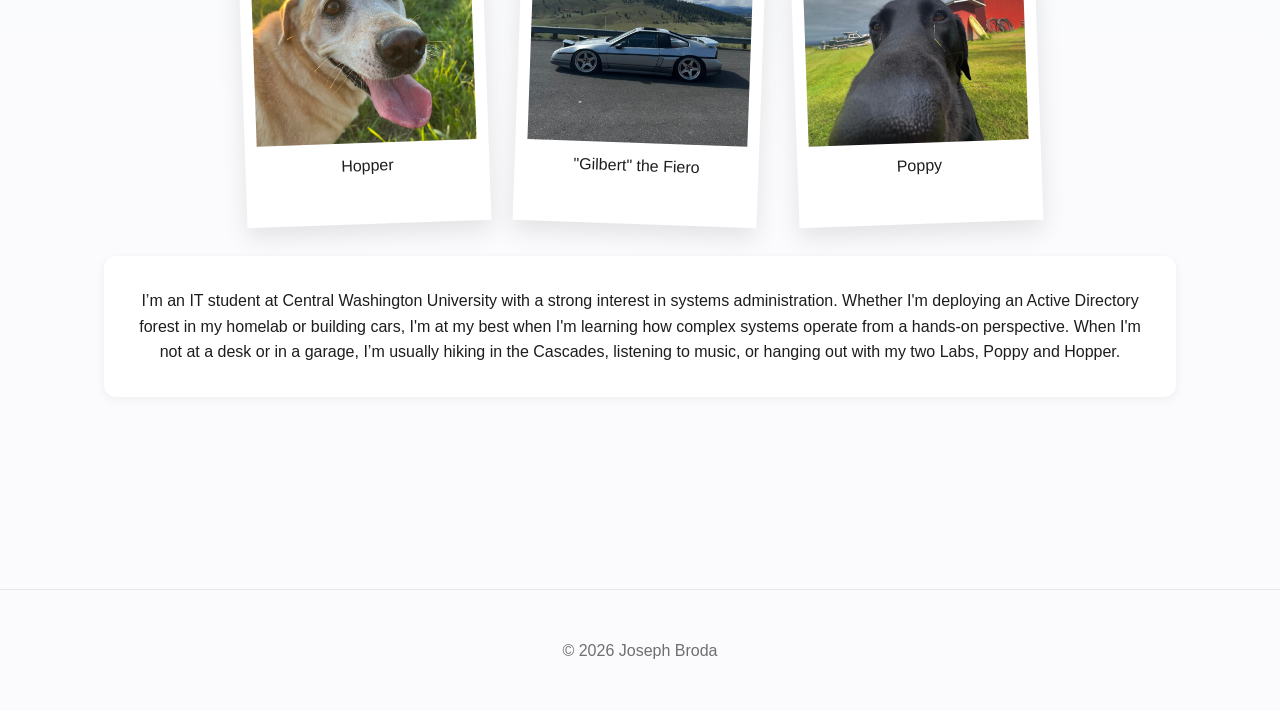
==== commit 150c4093: "updated nav text" ====
--- a/index.html
+++ b/index.html
@@ -11,7 +11,7 @@
 <body>
     <nav class="nav-bar">
         <div class="nav-container">
-            <a href="index.html" class="nav-logo">Portfolio</a>
+            <a href="index.html" class="nav-logo">Joseph Broda - Portfolio</a>
             <ul class="nav-links">
                 <li><a href="index.html" class="active">Home</a></li>
                 <li><a href="projects.html">Projects</a></li>
